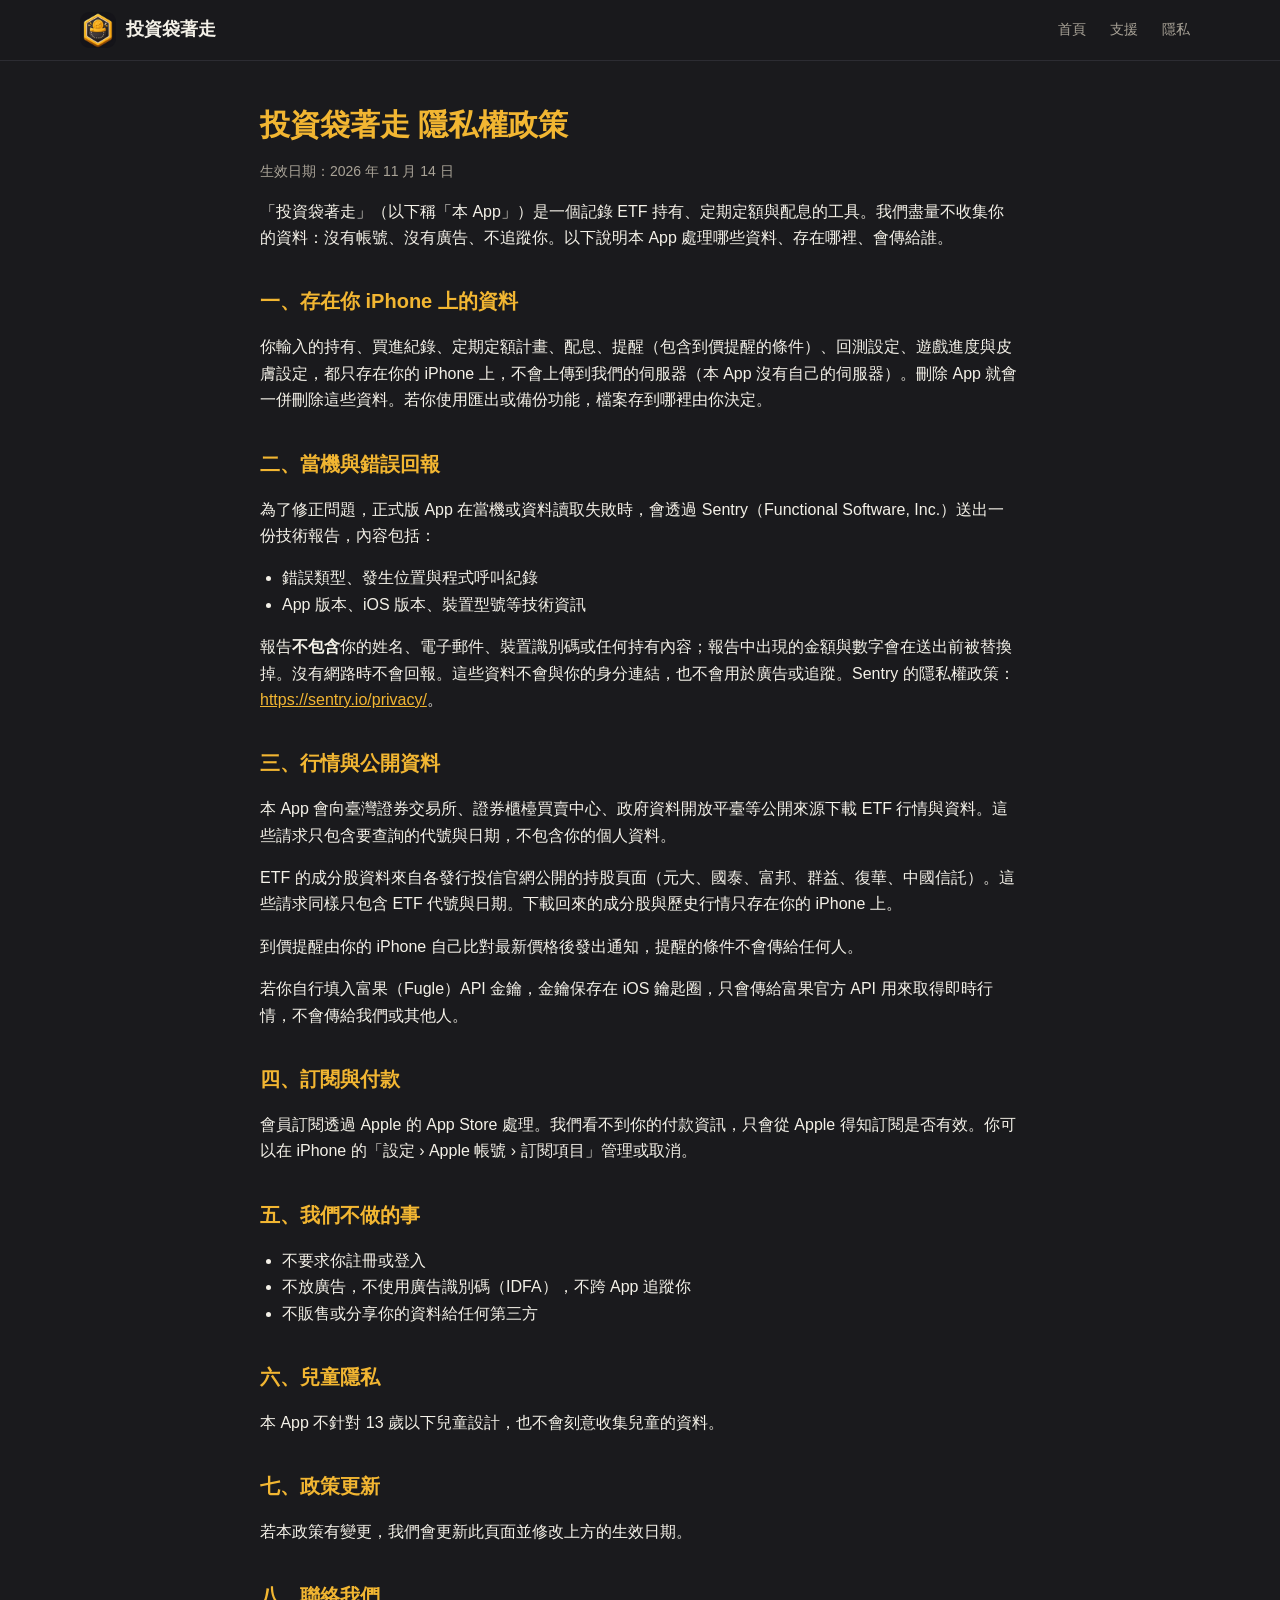
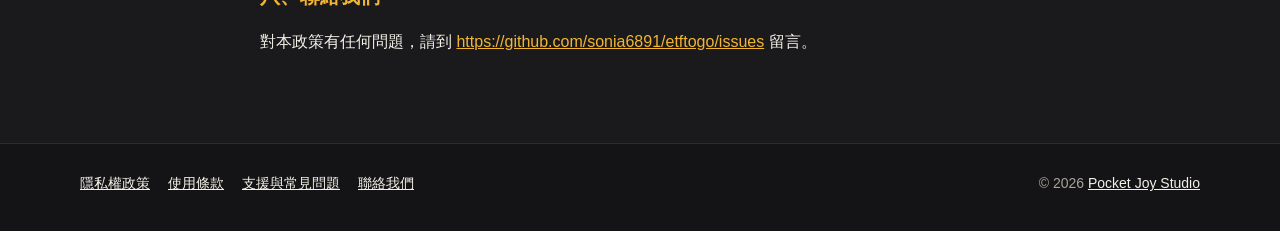
==== privacy/index.html @ 3521549e "投資袋著走官網：首頁、隱私權政策、支援頁 - 首頁：首屏、是什麼、免費功能、畫面、免費版和口袋會員、隱私、結尾下載；商店按鈕都是「即將上架」 - 隱私權政策、支援頁從 sonia6891/etftog" ====
<!doctype html>
<html lang="zh-Hant">
<head>
  <meta charset="utf-8">
  <meta name="viewport" content="width=device-width,initial-scale=1">
  <title>投資袋著走 隱私權政策</title>
  <meta name="description" content="投資袋著走的隱私權政策：資料存在哪裡、會傳給誰。">
  <meta name="theme-color" content="#1a1a1d">
  <link rel="canonical" href="https://investtogo.pocketjoystudio.com/privacy/">
  <link rel="icon" href="../assets/img/favicon.png" type="image/png">
  <link rel="apple-touch-icon" href="../assets/img/apple-touch-icon.png">
  <link rel="stylesheet" href="../assets/style.css">
</head>
<body>
  <header class="top">
    <div class="wrap">
      <a class="brand" href="../"><img src="../assets/img/icon-192.png" alt="" width="36" height="36">投資袋著走</a>
      <nav aria-label="頁面導覽"><a href="../">首頁</a><a href="../support/">支援</a><a href="../privacy/">隱私</a></nav>
    </div>
  </header>
  <div class="wrap">
<main class="doc">
<h1>投資袋著走 隱私權政策</h1>
<p class="muted">生效日期：2026 年 11 月 14 日</p>

<p>「投資袋著走」（以下稱「本 App」）是一個記錄 ETF 持有、定期定額與配息的工具。我們盡量不收集你的資料：沒有帳號、沒有廣告、不追蹤你。以下說明本 App 處理哪些資料、存在哪裡、會傳給誰。</p>

<h2>一、存在你 iPhone 上的資料</h2>
<p>你輸入的持有、買進紀錄、定期定額計畫、配息、提醒（包含到價提醒的條件）、回測設定、遊戲進度與皮膚設定，都只存在你的 iPhone 上，不會上傳到我們的伺服器（本 App 沒有自己的伺服器）。刪除 App 就會一併刪除這些資料。若你使用匯出或備份功能，檔案存到哪裡由你決定。</p>

<h2>二、當機與錯誤回報</h2>
<p>為了修正問題，正式版 App 在當機或資料讀取失敗時，會透過 Sentry（Functional Software, Inc.）送出一份技術報告，內容包括：</p>
<ul>
  <li>錯誤類型、發生位置與程式呼叫紀錄</li>
  <li>App 版本、iOS 版本、裝置型號等技術資訊</li>
</ul>
<p>報告<strong>不包含</strong>你的姓名、電子郵件、裝置識別碼或任何持有內容；報告中出現的金額與數字會在送出前被替換掉。沒有網路時不會回報。這些資料不會與你的身分連結，也不會用於廣告或追蹤。Sentry 的隱私權政策：<a href="https://sentry.io/privacy/">https://sentry.io/privacy/</a>。</p>

<h2>三、行情與公開資料</h2>
<p>本 App 會向臺灣證券交易所、證券櫃檯買賣中心、政府資料開放平臺等公開來源下載 ETF 行情與資料。這些請求只包含要查詢的代號與日期，不包含你的個人資料。</p>
<p>ETF 的成分股資料來自各發行投信官網公開的持股頁面（元大、國泰、富邦、群益、復華、中國信託）。這些請求同樣只包含 ETF 代號與日期。下載回來的成分股與歷史行情只存在你的 iPhone 上。</p>
<p>到價提醒由你的 iPhone 自己比對最新價格後發出通知，提醒的條件不會傳給任何人。</p>
<p>若你自行填入富果（Fugle）API 金鑰，金鑰保存在 iOS 鑰匙圈，只會傳給富果官方 API 用來取得即時行情，不會傳給我們或其他人。</p>

<h2>四、訂閱與付款</h2>
<p>會員訂閱透過 Apple 的 App Store 處理。我們看不到你的付款資訊，只會從 Apple 得知訂閱是否有效。你可以在 iPhone 的「設定 › Apple 帳號 › 訂閱項目」管理或取消。</p>

<h2>五、我們不做的事</h2>
<ul>
  <li>不要求你註冊或登入</li>
  <li>不放廣告，不使用廣告識別碼（IDFA），不跨 App 追蹤你</li>
  <li>不販售或分享你的資料給任何第三方</li>
</ul>

<h2>六、兒童隱私</h2>
<p>本 App 不針對 13 歲以下兒童設計，也不會刻意收集兒童的資料。</p>

<h2>七、政策更新</h2>
<p>若本政策有變更，我們會更新此頁面並修改上方的生效日期。</p>

<h2>八、聯絡我們</h2>
<p>對本政策有任何問題，請到 <a href="https://github.com/sonia6891/etftogo/issues">https://github.com/sonia6891/etftogo/issues</a> 留言。</p>
</main>
  </div>
  <footer>
    <div class="wrap">
      <nav>
        <a href="../privacy/">隱私權政策</a>
        <a href="https://www.apple.com/legal/internet-services/itunes/dev/stdeula/" rel="noopener">使用條款</a>
        <a href="../support/">支援與常見問題</a>
        <a href="https://github.com/sonia6891/etftogo/issues" rel="noopener">聯絡我們</a>
      </nav>
      <span>© 2026 <a href="https://pocketjoystudio.com/">Pocket Joy Studio</a></span>
    </div>
  </footer>
</body>
</html>
---- assets/style.css ----
/* 投資袋著走 官網：純靜態，沒有外部字型、沒有追蹤碼。顏色取自 App 的「黑金」外觀主題（PocketCore skins.json） */
:root {
  --page: #1a1a1d;
  --page-2: #141416;
  --card: #232328;
  --line: #2c2c32;
  --ink: #f4f1e8;
  --sub: #a9a397;
  --dim: #6e6a63;
  --gold: #f2b632;
  --gold-2: #f4c24e;
  --up: #f25c54;   /* 台灣習慣：漲紅 */
  --down: #3bb273; /* 跌綠 */
  --radius: 22px;
  --shadow: 0 12px 32px rgba(0, 0, 0, 0.35);
  font-family: -apple-system, BlinkMacSystemFont, "PingFang TC", "Noto Sans TC", "Microsoft JhengHei", "Segoe UI", Roboto, sans-serif;
  color: var(--ink);
  background: var(--page);
  -webkit-text-size-adjust: 100%;
  color-scheme: dark;
}
* { box-sizing: border-box; }
html { scroll-behavior: smooth; }
body { margin: 0; background: var(--page); line-height: 1.65; overflow-x: hidden; }
img { max-width: 100%; height: auto; display: block; }
a { color: var(--gold); }
.wrap { width: min(1120px, 100% - 32px); margin: 0 auto; }

/* 頂端列 */
.top { position: sticky; top: 0; z-index: 10; background: rgba(26, 26, 29, 0.9); backdrop-filter: blur(8px);
  border-bottom: 1px solid var(--line); }
.top .wrap { display: flex; align-items: center; justify-content: space-between; gap: 12px; height: 60px; }
.brand { display: flex; align-items: center; gap: 10px; text-decoration: none; color: var(--ink); font-weight: 800; font-size: 18px; white-space: nowrap; }
.brand img { width: 36px; height: 36px; border-radius: 9px; }
.top nav { display: flex; gap: 4px; }
.top nav a { text-decoration: none; font-size: 14px; padding: 6px 10px; border-radius: 999px; color: var(--sub); white-space: nowrap; }
.top nav a:hover { color: var(--ink); }

/* 首屏：黑底＋金色光暈＋放射線（App 黑金主題的 rays 裝飾） */
.hero { position: relative; overflow: hidden;
  background:
    radial-gradient(circle at 75% 35%, rgba(242, 182, 50, 0.22), transparent 45%),
    repeating-conic-gradient(from 0deg at 75% 35%, rgba(242, 182, 50, 0.05) 0 6deg, transparent 6deg 18deg),
    linear-gradient(160deg, #232328 0%, var(--page) 55%, var(--page-2) 100%); }
.hero .wrap { position: relative; z-index: 1; display: grid; grid-template-columns: 1.1fr 0.9fr; align-items: center; gap: 32px; padding: 64px 0 0; }
.pill { display: inline-block; border: 1.5px solid var(--gold); color: var(--gold); font-weight: 800; border-radius: 999px; padding: 6px 16px; font-size: 15px; letter-spacing: 0.04em; }
.hero h1 { font-size: clamp(36px, 6vw, 62px); line-height: 1.2; margin: 22px 0 14px; letter-spacing: 0.02em; font-weight: 900; }
.hero h1 em { font-style: normal; color: var(--gold); }
.hero .lead { font-size: clamp(17px, 2.2vw, 20px); color: var(--sub); font-weight: 600; margin: 0 0 28px; max-width: 32em; }
.cta { display: flex; flex-wrap: wrap; gap: 14px; padding-bottom: 64px; }
.store { display: inline-flex; align-items: center; gap: 10px; background: var(--ink); color: #111; text-decoration: none; border-radius: 14px;
  padding: 10px 18px 10px 14px; min-height: 54px; position: relative; }
.store svg { width: 24px; height: 24px; flex: none; }
.store small { display: block; font-size: 11px; opacity: 0.75; line-height: 1.2; }
.store b { display: block; font-size: 17px; line-height: 1.2; }
.store.soon { pointer-events: none; cursor: default; }
.store .tag { position: absolute; top: -9px; right: -8px; background: var(--gold); color: #1a1a1d; font-size: 11px; font-weight: 800;
  border-radius: 999px; padding: 2px 8px; }

.phone { position: relative; justify-self: center; width: min(360px, 100%); align-self: end; }
.phone .shot { width: 100%; border-radius: 28px 28px 0 0; box-shadow: 0 -10px 60px rgba(242, 182, 50, 0.18);
  -webkit-mask-image: linear-gradient(to bottom, #000 80%, transparent 100%); mask-image: linear-gradient(to bottom, #000 80%, transparent 100%); }
.phone .coin { position: absolute; width: 34%; left: -22%; bottom: 12%; filter: drop-shadow(0 12px 20px rgba(0, 0, 0, 0.5)); }

/* 區塊 */
section.block { padding: 76px 0; }
section.block.alt { background: var(--page-2); }
.block h2 { font-size: clamp(26px, 4vw, 38px); line-height: 1.3; margin: 0 0 10px; text-align: center; font-weight: 900; }
.block h2 em { font-style: normal; color: var(--gold); }
.block .sub { text-align: center; color: var(--sub); margin: 0 auto 36px; max-width: 40em; font-size: 17px; }

.what { display: grid; grid-template-columns: 150px 1fr; gap: 28px; align-items: center; background: var(--card); border: 1px solid var(--line);
  border-radius: var(--radius); padding: 28px 32px; max-width: 860px; margin: 0 auto; }
.what img { width: 130px; margin: 0 auto; }
.what p { margin: 0; font-size: 18px; }
.what b { color: var(--gold); }

.grid { display: grid; grid-template-columns: repeat(3, 1fr); gap: 18px; }
.card { background: var(--card); border: 1px solid var(--line); border-radius: var(--radius); padding: 22px; position: relative; }
.card img { height: 84px; width: auto; margin-bottom: 10px; }
.card h3 { margin: 0 0 6px; font-size: 20px; }
.card p { margin: 0; color: var(--sub); }

/* 截圖橫向捲動 */
.shots { display: flex; gap: 16px; overflow-x: auto; scroll-snap-type: x mandatory; padding: 4px 16px 18px; margin: 0 -16px;
  -webkit-overflow-scrolling: touch; scrollbar-color: var(--dim) transparent; }
.shots img { flex: none; width: 240px; border-radius: 18px; scroll-snap-align: center; box-shadow: var(--shadow); border: 1px solid var(--line); }

/* 方案 */
.plans { display: grid; grid-template-columns: repeat(2, 1fr); gap: 18px; max-width: 820px; margin: 0 auto; align-items: stretch; }
.plan { background: var(--card); border-radius: var(--radius); padding: 26px; border: 2px solid var(--line); display: flex; flex-direction: column; }
.plan.pro { border-color: var(--gold); position: relative; }
.plan.pro img { position: absolute; right: 20px; top: -30px; width: 76px; }
.plan h3 { margin: 0; font-size: 22px; }
.plan .price { font-size: 28px; font-weight: 900; margin: 6px 0 14px; color: var(--gold); line-height: 1.3; }
.plan .price small { font-size: 15px; color: var(--sub); font-weight: 700; }
.plan ul { margin: 0; padding: 0; list-style: none; display: grid; gap: 9px; }
.plan li { padding-left: 26px; position: relative; }
.plan li::before { content: "✓"; position: absolute; left: 2px; color: var(--gold); font-weight: 900; }
.plan li span { color: var(--sub); font-size: 14px; }
.fine { text-align: center; color: var(--sub); font-size: 14px; margin: 18px auto 0; max-width: 44em; }

/* 隱私 */
.trust { display: grid; grid-template-columns: repeat(4, 1fr); gap: 14px; }
.trust div { background: var(--card); border: 1px solid var(--line); border-radius: 18px; padding: 18px; font-weight: 700; }
.trust div span { display: block; font-size: 26px; margin-bottom: 4px; }
.note { max-width: 860px; margin: 28px auto 0; border: 1px dashed var(--dim); border-radius: 16px; padding: 14px 18px; color: var(--sub); font-size: 14px; }
.note b { color: var(--ink); }

/* 結尾 */
.end { text-align: center;
  background: radial-gradient(circle at 50% 0%, rgba(242, 182, 50, 0.2), transparent 60%), var(--page); }
.end img.art { width: 110px; margin: 0 auto 12px; }
.end .cta { justify-content: center; padding-bottom: 0; }
.contact { color: var(--sub); margin: 26px auto 0; }

footer { background: var(--page-2); border-top: 1px solid var(--line); color: var(--sub); padding: 28px 0 36px; font-size: 14px; }
footer .wrap { display: flex; flex-wrap: wrap; gap: 10px 24px; justify-content: space-between; align-items: center; }
footer nav { display: flex; flex-wrap: wrap; gap: 8px 18px; }
footer a { color: var(--ink); }

/* 法律、支援頁 */
.doc { max-width: 760px; margin: 0 auto; padding: 44px 0 72px; }
.doc h1 { color: var(--gold); font-size: 30px; line-height: 1.35; margin: 0 0 4px; }
.doc h2 { color: var(--gold); font-size: 20px; margin: 34px 0 8px; }
.doc h3 { font-size: 17px; margin: 22px 0 4px; }
.doc p, .doc li { color: var(--ink); }
.doc .muted { color: var(--sub); font-size: 14px; }
.doc ul { padding-left: 22px; }
.doc a { overflow-wrap: anywhere; }

/* 平板 */
@media (max-width: 900px) {
  .grid { grid-template-columns: 1fr 1fr; }
  .trust { grid-template-columns: 1fr 1fr; }
}
/* 手機 */
@media (max-width: 680px) {
  .top .wrap { height: 56px; }
  .brand { font-size: 16px; }
  .top nav a { padding: 5px 7px; font-size: 13px; }
  .hero .wrap { grid-template-columns: 1fr; padding-top: 40px; gap: 8px; text-align: center; }
  .hero .lead { margin-left: auto; margin-right: auto; }
  .cta { justify-content: center; padding-bottom: 24px; }
  .phone { width: min(280px, 78%); }
  .phone .coin { left: -18%; width: 36%; }
  section.block { padding: 54px 0; }
  .what { grid-template-columns: 1fr; text-align: center; padding: 22px; }
  .what img { width: 100px; }
  .grid, .plans, .trust { grid-template-columns: 1fr; }
  .card { display: grid; grid-template-columns: 72px 1fr; gap: 0 14px; align-items: center; padding: 16px; }
  .card img { height: 80px; width: 72px; object-fit: contain; margin: 0; grid-row: span 2; }
  .shots img { width: 200px; }
  .plans { gap: 34px; }
  footer .wrap { flex-direction: column; align-items: flex-start; }
}
@media (max-width: 400px) {
  .top nav a.opt { display: none; }
}
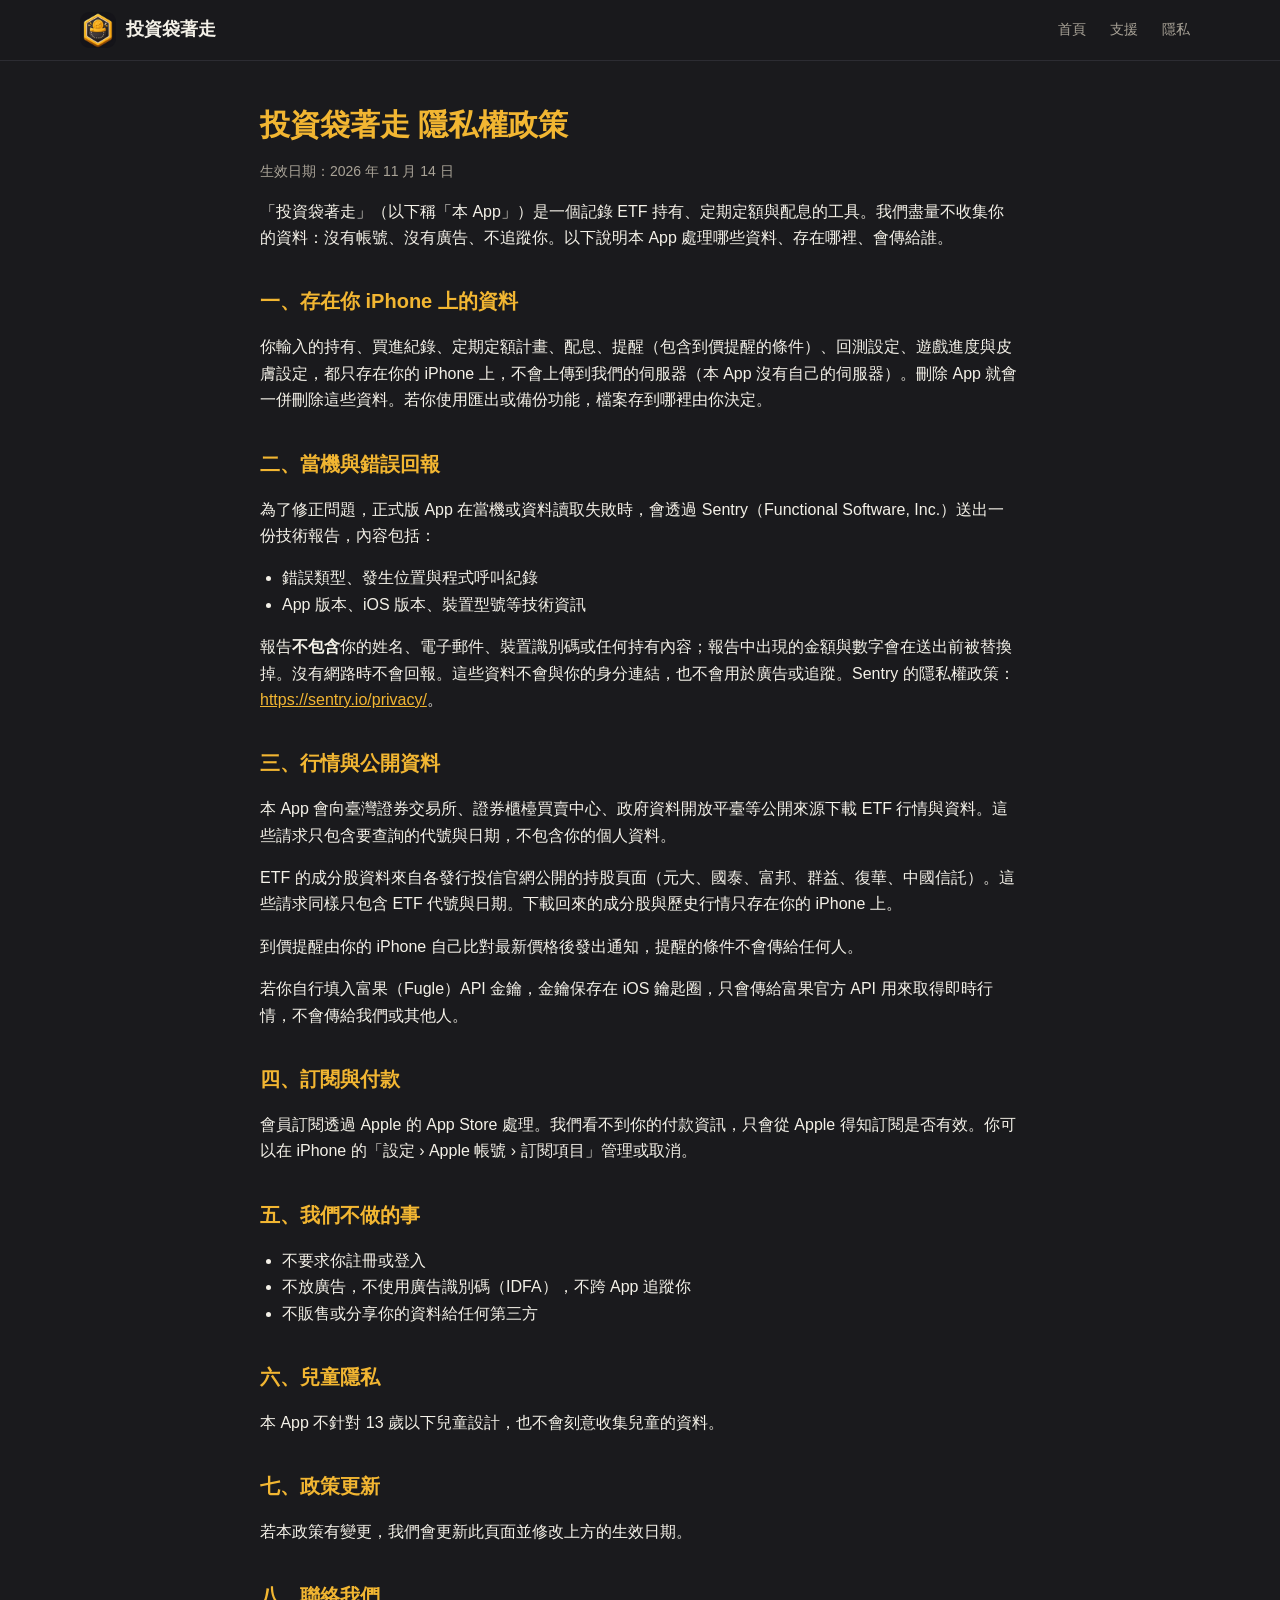
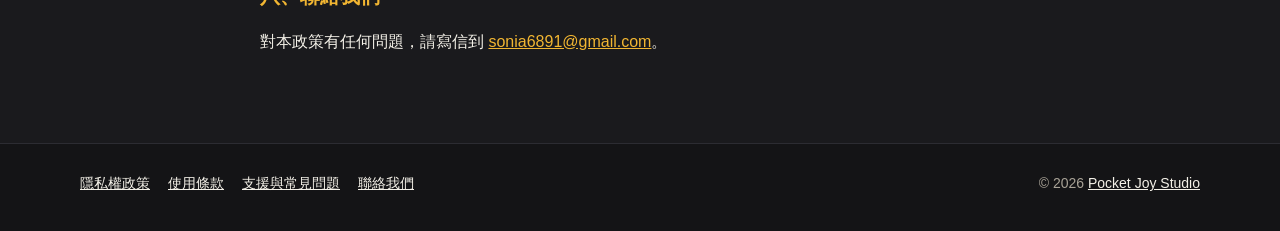
==== commit ff626cba: "客服信箱統一改成 sonia6891@gmail.com（使用者 2026-11-22：「我的客服，是這個 sonia6891@gmail.com」「不是的話你要改哦」） Co-Authored-By" ====
--- a/privacy/index.html
+++ b/privacy/index.html
@@ -59,7 +59,7 @@
 <p>若本政策有變更，我們會更新此頁面並修改上方的生效日期。</p>
 
 <h2>八、聯絡我們</h2>
-<p>對本政策有任何問題，請到 <a href="https://github.com/sonia6891/etftogo/issues">https://github.com/sonia6891/etftogo/issues</a> 留言。</p>
+<p>對本政策有任何問題，請寫信到 <a href="mailto:sonia6891@gmail.com">sonia6891@gmail.com</a>。</p>
 </main>
   </div>
   <footer>
@@ -68,7 +68,7 @@
         <a href="../privacy/">隱私權政策</a>
         <a href="https://www.apple.com/legal/internet-services/itunes/dev/stdeula/" rel="noopener">使用條款</a>
         <a href="../support/">支援與常見問題</a>
-        <a href="https://github.com/sonia6891/etftogo/issues" rel="noopener">聯絡我們</a>
+        <a href="mailto:sonia6891@gmail.com">聯絡我們</a>
       </nav>
       <span>© 2026 <a href="https://pocketjoystudio.com/">Pocket Joy Studio</a></span>
     </div>
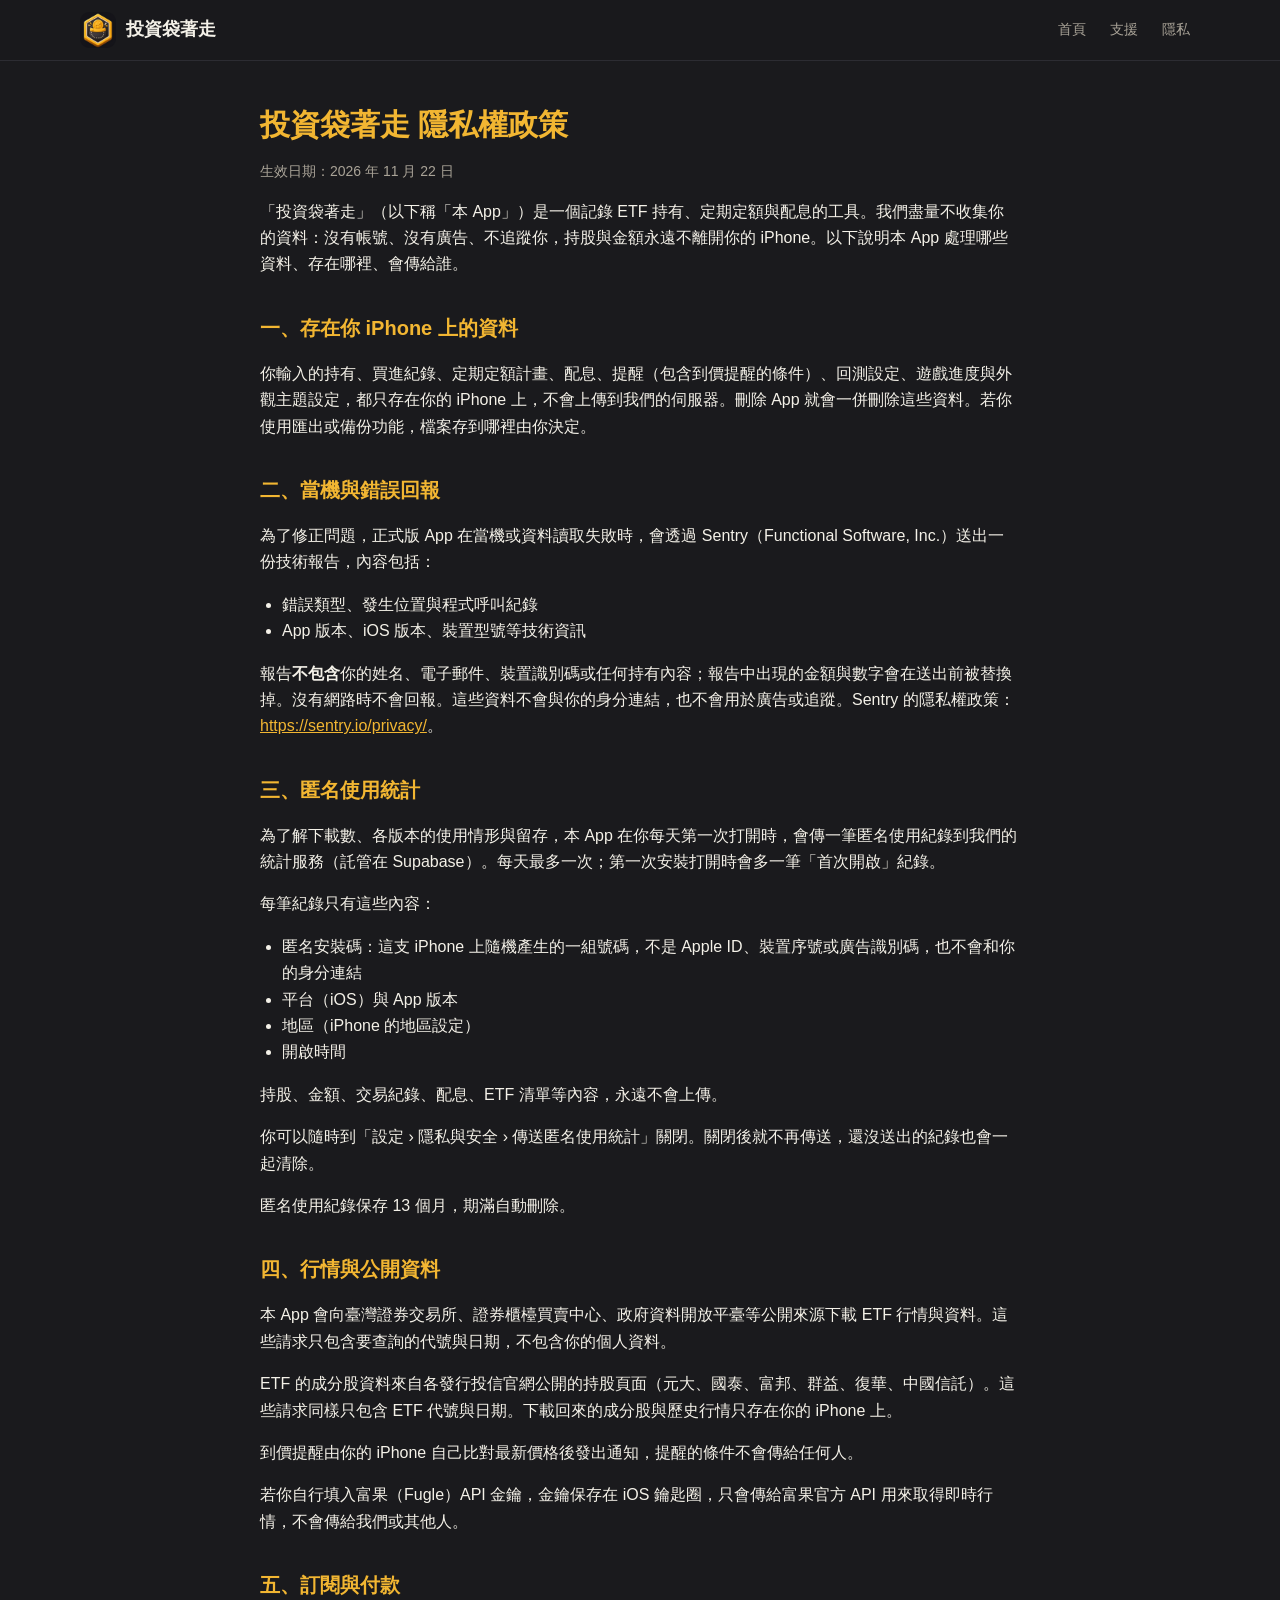
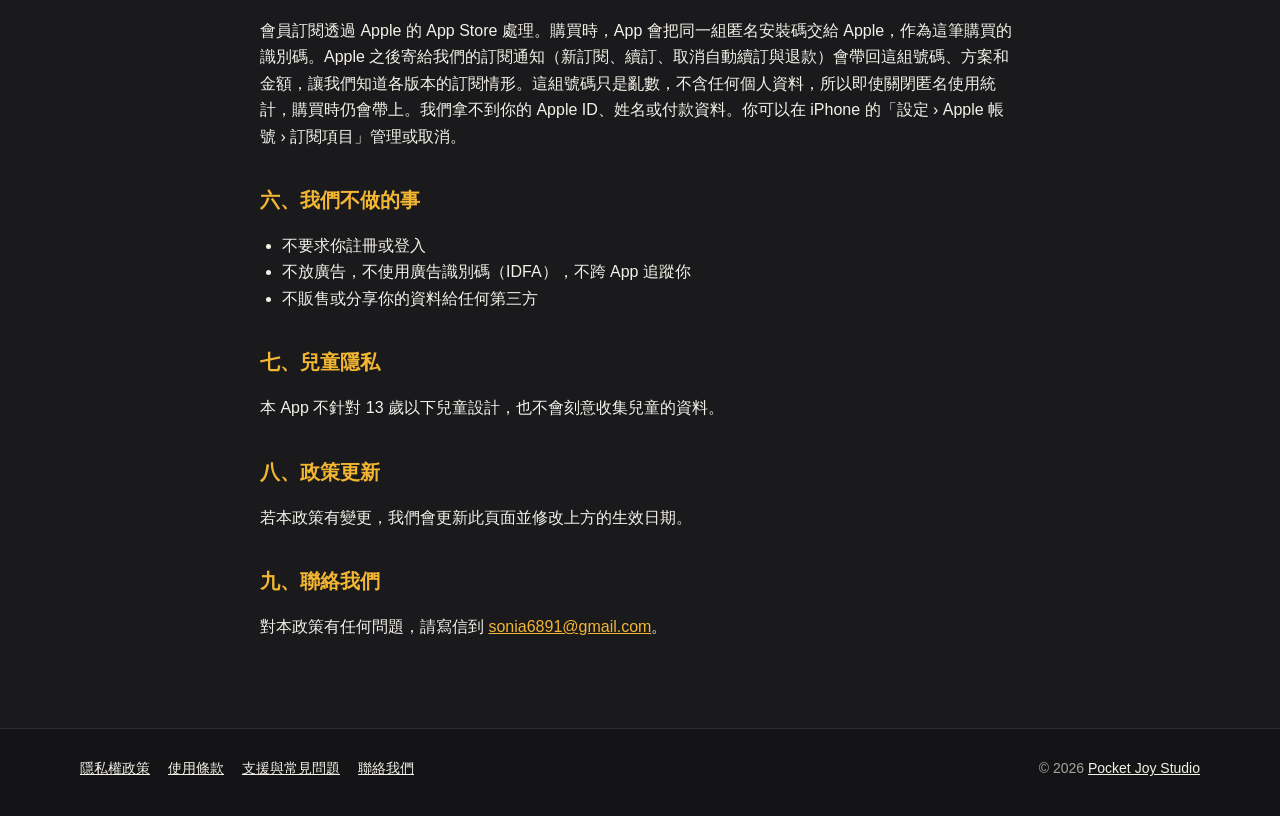
==== commit 21c61411: "隱私權政策：加入匿名使用統計（可關閉、保存 13 個月）與訂閱通知說明；首頁與支援頁不再說沒有伺服器；皮膚改稱外觀主題 使用者 2026-11-22：「兩個都做」  Co-Authored-By: C" ====
--- a/privacy/index.html
+++ b/privacy/index.html
@@ -21,12 +21,12 @@
   <div class="wrap">
 <main class="doc">
 <h1>投資袋著走 隱私權政策</h1>
-<p class="muted">生效日期：2026 年 11 月 14 日</p>
+<p class="muted">生效日期：2026 年 11 月 22 日</p>
 
-<p>「投資袋著走」（以下稱「本 App」）是一個記錄 ETF 持有、定期定額與配息的工具。我們盡量不收集你的資料：沒有帳號、沒有廣告、不追蹤你。以下說明本 App 處理哪些資料、存在哪裡、會傳給誰。</p>
+<p>「投資袋著走」（以下稱「本 App」）是一個記錄 ETF 持有、定期定額與配息的工具。我們盡量不收集你的資料：沒有帳號、沒有廣告、不追蹤你，持股與金額永遠不離開你的 iPhone。以下說明本 App 處理哪些資料、存在哪裡、會傳給誰。</p>
 
 <h2>一、存在你 iPhone 上的資料</h2>
-<p>你輸入的持有、買進紀錄、定期定額計畫、配息、提醒（包含到價提醒的條件）、回測設定、遊戲進度與皮膚設定，都只存在你的 iPhone 上，不會上傳到我們的伺服器（本 App 沒有自己的伺服器）。刪除 App 就會一併刪除這些資料。若你使用匯出或備份功能，檔案存到哪裡由你決定。</p>
+<p>你輸入的持有、買進紀錄、定期定額計畫、配息、提醒（包含到價提醒的條件）、回測設定、遊戲進度與外觀主題設定，都只存在你的 iPhone 上，不會上傳到我們的伺服器。刪除 App 就會一併刪除這些資料。若你使用匯出或備份功能，檔案存到哪裡由你決定。</p>
 
 <h2>二、當機與錯誤回報</h2>
 <p>為了修正問題，正式版 App 在當機或資料讀取失敗時，會透過 Sentry（Functional Software, Inc.）送出一份技術報告，內容包括：</p>
@@ -36,29 +36,42 @@
 </ul>
 <p>報告<strong>不包含</strong>你的姓名、電子郵件、裝置識別碼或任何持有內容；報告中出現的金額與數字會在送出前被替換掉。沒有網路時不會回報。這些資料不會與你的身分連結，也不會用於廣告或追蹤。Sentry 的隱私權政策：<a href="https://sentry.io/privacy/">https://sentry.io/privacy/</a>。</p>
 
-<h2>三、行情與公開資料</h2>
+<h2>三、匿名使用統計</h2>
+<p>為了解下載數、各版本的使用情形與留存，本 App 在你每天第一次打開時，會傳一筆匿名使用紀錄到我們的統計服務（託管在 Supabase）。每天最多一次；第一次安裝打開時會多一筆「首次開啟」紀錄。</p>
+<p>每筆紀錄只有這些內容：</p>
+<ul>
+  <li>匿名安裝碼：這支 iPhone 上隨機產生的一組號碼，不是 Apple ID、裝置序號或廣告識別碼，也不會和你的身分連結</li>
+  <li>平台（iOS）與 App 版本</li>
+  <li>地區（iPhone 的地區設定）</li>
+  <li>開啟時間</li>
+</ul>
+<p>持股、金額、交易紀錄、配息、ETF 清單等內容，永遠不會上傳。</p>
+<p>你可以隨時到「設定 › 隱私與安全 › 傳送匿名使用統計」關閉。關閉後就不再傳送，還沒送出的紀錄也會一起清除。</p>
+<p>匿名使用紀錄保存 13 個月，期滿自動刪除。</p>
+
+<h2>四、行情與公開資料</h2>
 <p>本 App 會向臺灣證券交易所、證券櫃檯買賣中心、政府資料開放平臺等公開來源下載 ETF 行情與資料。這些請求只包含要查詢的代號與日期，不包含你的個人資料。</p>
 <p>ETF 的成分股資料來自各發行投信官網公開的持股頁面（元大、國泰、富邦、群益、復華、中國信託）。這些請求同樣只包含 ETF 代號與日期。下載回來的成分股與歷史行情只存在你的 iPhone 上。</p>
 <p>到價提醒由你的 iPhone 自己比對最新價格後發出通知，提醒的條件不會傳給任何人。</p>
 <p>若你自行填入富果（Fugle）API 金鑰，金鑰保存在 iOS 鑰匙圈，只會傳給富果官方 API 用來取得即時行情，不會傳給我們或其他人。</p>
 
-<h2>四、訂閱與付款</h2>
-<p>會員訂閱透過 Apple 的 App Store 處理。我們看不到你的付款資訊，只會從 Apple 得知訂閱是否有效。你可以在 iPhone 的「設定 › Apple 帳號 › 訂閱項目」管理或取消。</p>
+<h2>五、訂閱與付款</h2>
+<p>會員訂閱透過 Apple 的 App Store 處理。購買時，App 會把同一組匿名安裝碼交給 Apple，作為這筆購買的識別碼。Apple 之後寄給我們的訂閱通知（新訂閱、續訂、取消自動續訂與退款）會帶回這組號碼、方案和金額，讓我們知道各版本的訂閱情形。這組號碼只是亂數，不含任何個人資料，所以即使關閉匿名使用統計，購買時仍會帶上。我們拿不到你的 Apple ID、姓名或付款資料。你可以在 iPhone 的「設定 › Apple 帳號 › 訂閱項目」管理或取消。</p>
 
-<h2>五、我們不做的事</h2>
+<h2>六、我們不做的事</h2>
 <ul>
   <li>不要求你註冊或登入</li>
   <li>不放廣告，不使用廣告識別碼（IDFA），不跨 App 追蹤你</li>
   <li>不販售或分享你的資料給任何第三方</li>
 </ul>
 
-<h2>六、兒童隱私</h2>
+<h2>七、兒童隱私</h2>
 <p>本 App 不針對 13 歲以下兒童設計，也不會刻意收集兒童的資料。</p>
 
-<h2>七、政策更新</h2>
+<h2>八、政策更新</h2>
 <p>若本政策有變更，我們會更新此頁面並修改上方的生效日期。</p>
 
-<h2>八、聯絡我們</h2>
+<h2>九、聯絡我們</h2>
 <p>對本政策有任何問題，請寫信到 <a href="mailto:sonia6891@gmail.com">sonia6891@gmail.com</a>。</p>
 </main>
   </div>
